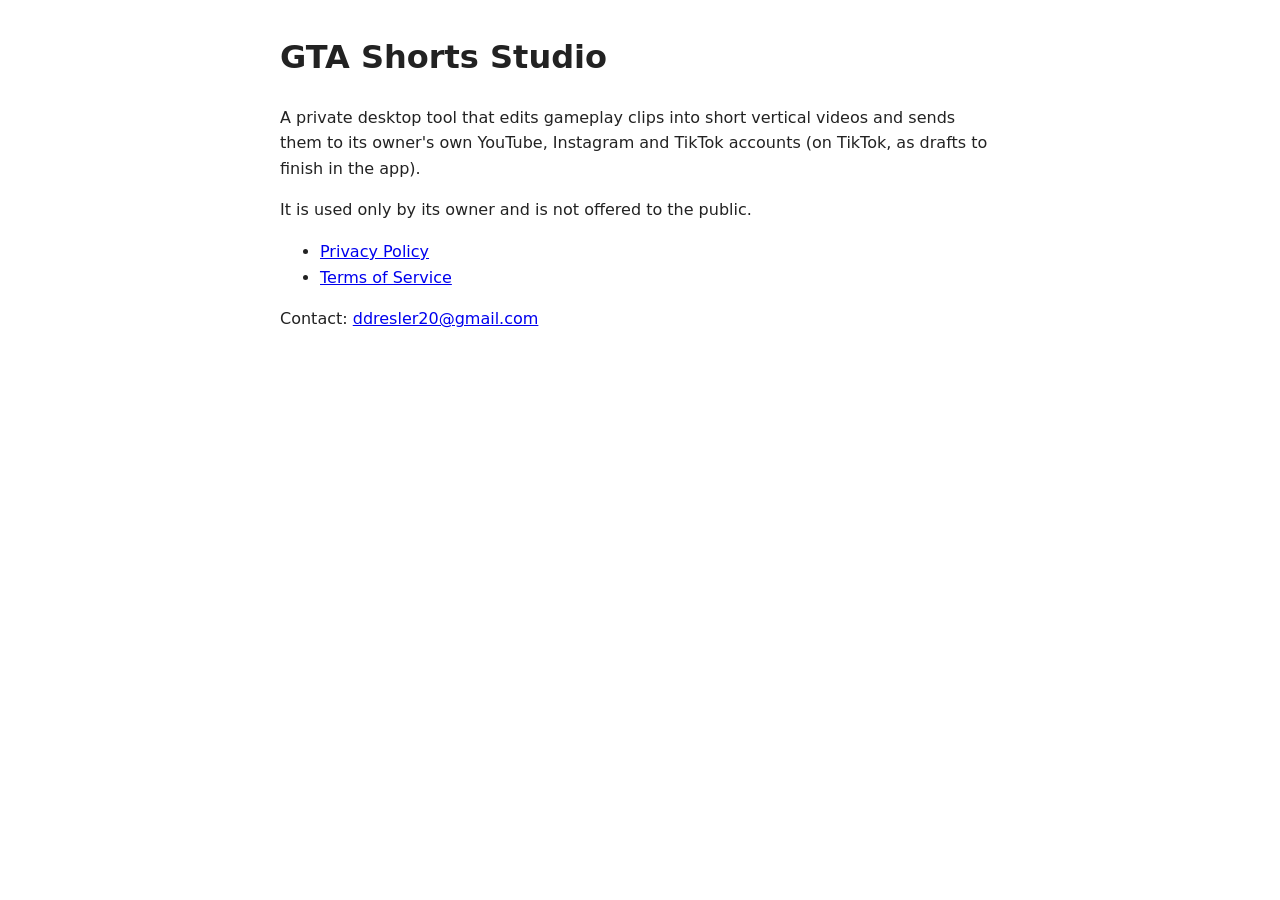
==== index.html @ 4e56ffe6 "Privacy policy, terms and home page for GTA Shorts Studio." ====
<!doctype html>
<html lang="en"><head><meta charset="utf-8"><meta name="viewport" content="width=device-width,initial-scale=1">
<title>GTA Shorts Studio</title>
<style>body{font:16px/1.6 system-ui,sans-serif;max-width:720px;margin:2rem auto;padding:0 16px;color:#222;background:#fff}</style>
</head><body>
<h1>GTA Shorts Studio</h1>
<p>A private desktop tool that edits gameplay clips into short vertical videos and sends them to its owner's own YouTube, Instagram and TikTok accounts (on TikTok, as drafts to finish in the app).</p>
<p>It is used only by its owner and is not offered to the public.</p>
<ul>
<li><a href="privacy.html">Privacy Policy</a></li>
<li><a href="terms.html">Terms of Service</a></li>
</ul>
<p>Contact: <a href="mailto:ddresler20@gmail.com">ddresler20@gmail.com</a></p>
</body></html>
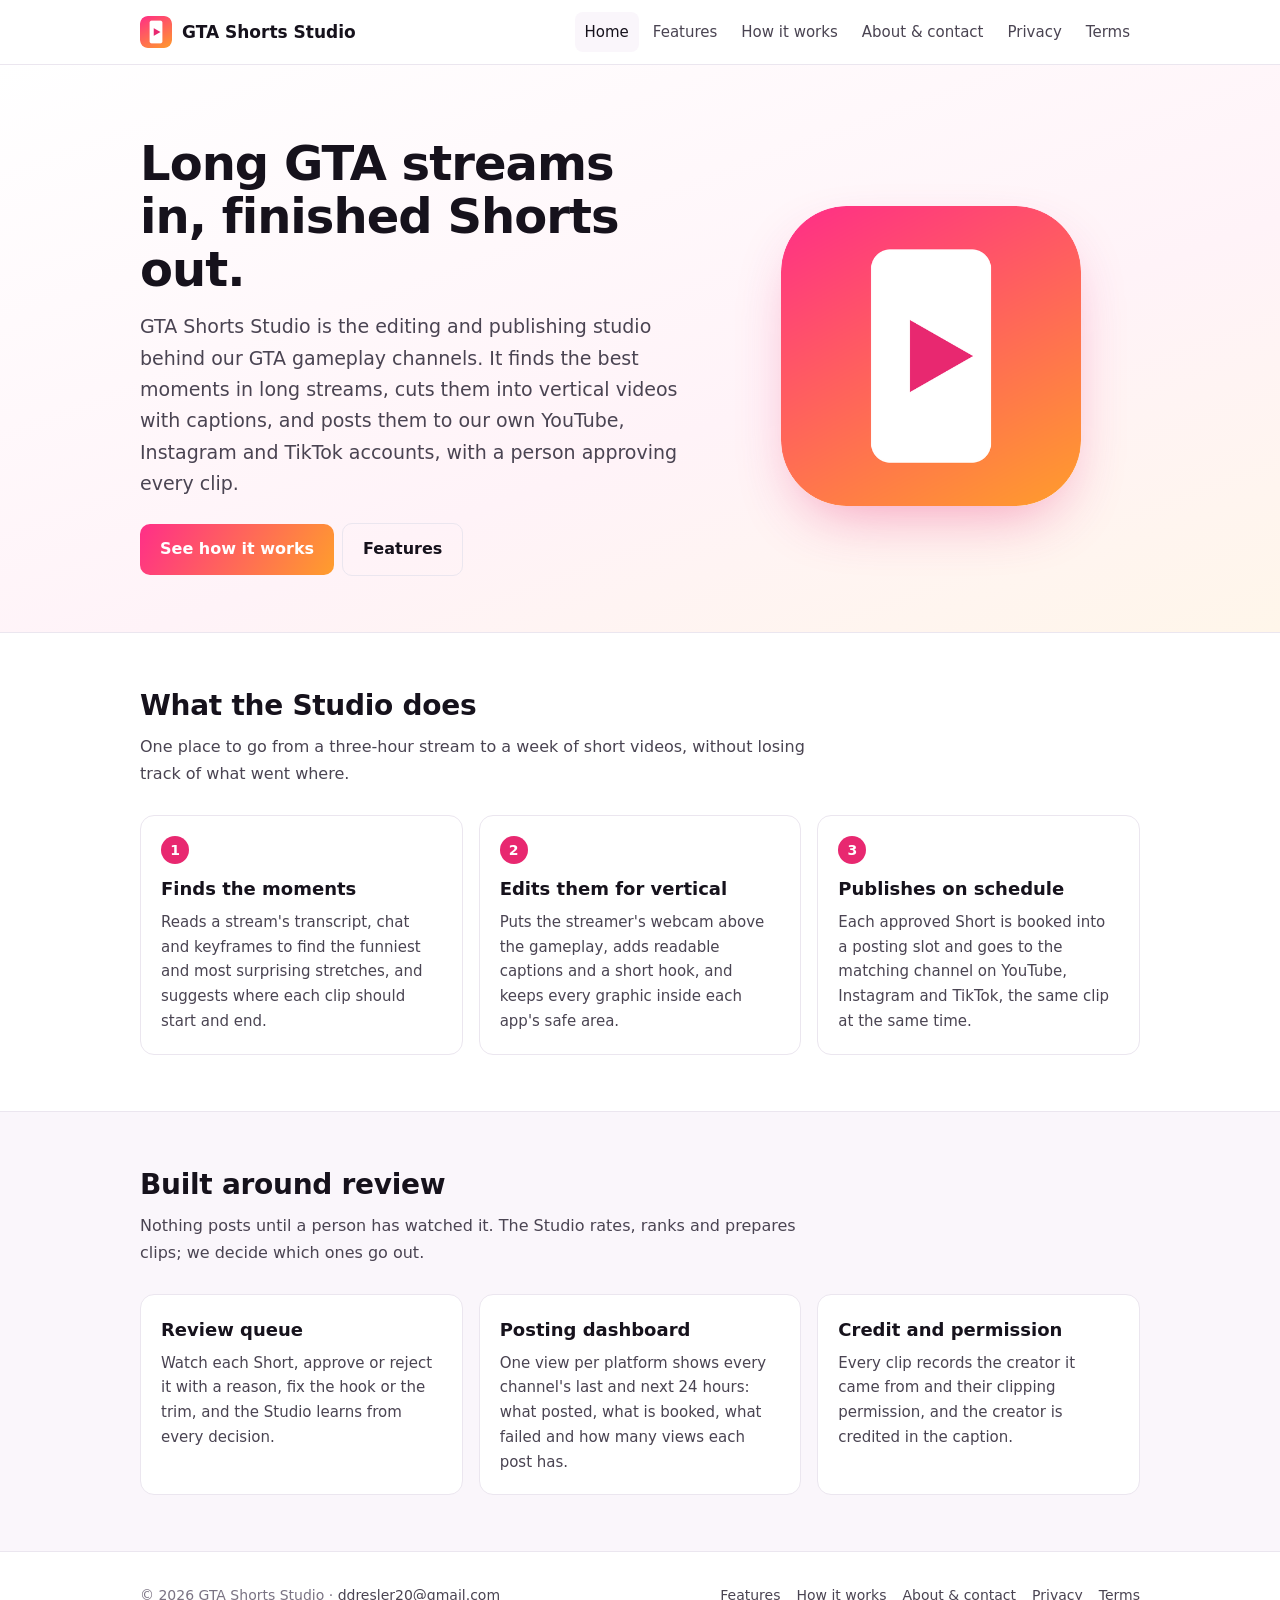
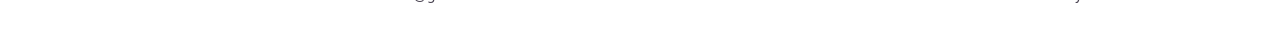
==== commit 69d76c9b: "A full website for GTA Shorts Studio: features, how it works, about and contact, updated privacy and" ====
--- a/index.html
+++ b/index.html
@@ -1,14 +1,39 @@
 <!doctype html>
 <html lang="en"><head><meta charset="utf-8"><meta name="viewport" content="width=device-width,initial-scale=1">
 <title>GTA Shorts Studio</title>
-<style>body{font:16px/1.6 system-ui,sans-serif;max-width:720px;margin:2rem auto;padding:0 16px;color:#222;background:#fff}</style>
+<meta name="description" content="GTA Shorts Studio turns long GTA gameplay streams into short vertical videos and publishes them to our own YouTube, Instagram and TikTok channels.">
+<link rel="icon" href="favicon.ico" sizes="any">
+<link rel="icon" type="image/png" sizes="32x32" href="assets/favicon-32.png">
+<link rel="apple-touch-icon" href="assets/apple-touch-icon.png">
+<meta property="og:title" content="GTA Shorts Studio"><meta property="og:description" content="GTA Shorts Studio turns long GTA gameplay streams into short vertical videos and publishes them to our own YouTube, Instagram and TikTok channels."><meta property="og:image" content="assets/icon-512.png">
+<link rel="stylesheet" href="style.css">
 </head><body>
-<h1>GTA Shorts Studio</h1>
-<p>A private desktop tool that edits gameplay clips into short vertical videos and sends them to its owner's own YouTube, Instagram and TikTok accounts (on TikTok, as drafts to finish in the app).</p>
-<p>It is used only by its owner and is not offered to the public.</p>
-<ul>
-<li><a href="privacy.html">Privacy Policy</a></li>
-<li><a href="terms.html">Terms of Service</a></li>
-</ul>
-<p>Contact: <a href="mailto:ddresler20@gmail.com">ddresler20@gmail.com</a></p>
+<header class="site"><div class="wrap"><a class="brand" href="index.html"><img src="assets/icon-512.png" alt="">GTA Shorts Studio</a><nav class="main" aria-label="Main"><a href="index.html" aria-current=page>Home</a><a href="features.html">Features</a><a href="how-it-works.html">How it works</a><a href="about.html">About & contact</a><a href="privacy.html">Privacy</a><a href="terms.html">Terms</a></nav></div></header>
+<main>
+
+<section class="hero"><div class="wrap">
+<div><h1>Long GTA streams in, finished Shorts out.</h1>
+<p class="lead">GTA Shorts Studio is the editing and publishing studio behind our GTA gameplay channels. It finds the best moments in long streams, cuts them into vertical videos with captions, and posts them to our own YouTube, Instagram and TikTok accounts, with a person approving every clip.</p>
+<a class="btn" href="how-it-works.html">See how it works</a><a class="btn ghost" href="features.html">Features</a></div>
+<img class="mark" src="assets/icon-512.png" alt="GTA Shorts Studio icon">
+</div></section>
+<section class="block"><div class="wrap">
+<h2>What the Studio does</h2>
+<p class="sub">One place to go from a three-hour stream to a week of short videos, without losing track of what went where.</p>
+<div class="grid">
+<div class="card"><div class="num">1</div><h3>Finds the moments</h3><p>Reads a stream's transcript, chat and keyframes to find the funniest and most surprising stretches, and suggests where each clip should start and end.</p></div>
+<div class="card"><div class="num">2</div><h3>Edits them for vertical</h3><p>Puts the streamer's webcam above the gameplay, adds readable captions and a short hook, and keeps every graphic inside each app's safe area.</p></div>
+<div class="card"><div class="num">3</div><h3>Publishes on schedule</h3><p>Each approved Short is booked into a posting slot and goes to the matching channel on YouTube, Instagram and TikTok, the same clip at the same time.</p></div>
+</div></div></section>
+<section class="block alt"><div class="wrap">
+<h2>Built around review</h2>
+<p class="sub">Nothing posts until a person has watched it. The Studio rates, ranks and prepares clips; we decide which ones go out.</p>
+<div class="grid">
+<div class="card"><h3>Review queue</h3><p>Watch each Short, approve or reject it with a reason, fix the hook or the trim, and the Studio learns from every decision.</p></div>
+<div class="card"><h3>Posting dashboard</h3><p>One view per platform shows every channel's last and next 24 hours: what posted, what is booked, what failed and how many views each post has.</p></div>
+<div class="card"><h3>Credit and permission</h3><p>Every clip records the creator it came from and their clipping permission, and the creator is credited in the caption.</p></div>
+</div></div></section>
+
+</main>
+<footer class="site"><div class="wrap"><span>© 2026 GTA Shorts Studio · <a href="mailto:ddresler20@gmail.com">ddresler20@gmail.com</a></span><nav aria-label="Footer"><a href="features.html">Features</a><a href="how-it-works.html">How it works</a><a href="about.html">About & contact</a><a href="privacy.html">Privacy</a><a href="terms.html">Terms</a></nav></div></footer>
 </body></html>
--- a/style.css
+++ b/style.css
@@ -0,0 +1,44 @@
+:root{--ink:#16121c;--ink-2:#4a4452;--ink-3:#7a7383;--line:#ebe6ef;--bg:#fff;--soft:#faf6fb;--pink:#ff2e88;--amber:#ff9e2c;--accent:#e82870}
+*{box-sizing:border-box}
+html{-webkit-text-size-adjust:100%}
+body{margin:0;font:16px/1.65 system-ui,-apple-system,"Segoe UI",Roboto,sans-serif;color:var(--ink);background:var(--bg)}
+a{color:var(--accent)}
+.wrap{max-width:1040px;margin:0 auto;padding:0 20px}
+header.site{border-bottom:1px solid var(--line);background:#fff;position:sticky;top:0;z-index:5}
+header.site .wrap{display:flex;align-items:center;gap:16px;min-height:64px;flex-wrap:wrap}
+.brand{display:flex;align-items:center;gap:10px;font-weight:700;color:var(--ink);text-decoration:none;font-size:17px}
+.brand img{width:32px;height:32px;border-radius:8px}
+nav.main{margin-left:auto;display:flex;gap:4px;flex-wrap:wrap}
+nav.main a{color:var(--ink-2);text-decoration:none;padding:8px 10px;border-radius:8px;font-size:15px}
+nav.main a:hover,nav.main a[aria-current=page]{color:var(--ink);background:var(--soft)}
+.hero{padding:72px 0 56px;background:linear-gradient(160deg,#fff 0%,#fff3f8 60%,#fff6ea 100%);border-bottom:1px solid var(--line)}
+.hero .wrap{display:grid;grid-template-columns:1.3fr 1fr;gap:40px;align-items:center}
+.hero h1{font-size:clamp(32px,5vw,48px);line-height:1.1;margin:0 0 16px;letter-spacing:-.02em}
+.hero p.lead{font-size:19px;color:var(--ink-2);margin:0 0 24px}
+.hero img.mark{width:100%;max-width:300px;justify-self:center;border-radius:22%;box-shadow:0 24px 60px -20px rgba(232,40,112,.45)}
+.btn{display:inline-block;padding:12px 20px;border-radius:10px;background:linear-gradient(120deg,var(--pink),var(--amber));color:#fff;font-weight:600;text-decoration:none}
+.btn.ghost{background:none;color:var(--ink);border:1px solid var(--line);margin-left:8px}
+section.block{padding:56px 0;border-bottom:1px solid var(--line)}
+section.block.alt{background:var(--soft)}
+h2{font-size:28px;line-height:1.2;margin:0 0 12px;letter-spacing:-.01em}
+h3{font-size:18px;margin:0 0 6px}
+p.sub{color:var(--ink-2);margin:0 0 28px;max-width:680px}
+.grid{display:grid;grid-template-columns:repeat(3,minmax(0,1fr));gap:16px}
+.card{background:#fff;border:1px solid var(--line);border-radius:14px;padding:20px}
+.card p{margin:0;color:var(--ink-2);font-size:15px}
+.num{display:inline-grid;place-items:center;width:28px;height:28px;border-radius:50%;background:var(--accent);color:#fff;font-weight:700;font-size:14px;margin-bottom:10px}
+ol.steps{list-style:none;padding:0;margin:0;display:grid;gap:16px}
+ol.steps li{display:grid;grid-template-columns:40px 1fr;gap:12px;background:#fff;border:1px solid var(--line);border-radius:14px;padding:18px}
+ol.steps li p{margin:0;color:var(--ink-2)}
+.doc{max-width:760px;padding:48px 20px 64px;margin:0 auto}
+.doc h1{font-size:36px;line-height:1.15;margin:0 0 8px}
+.doc h2{font-size:22px;margin:36px 0 8px}
+.doc .date{color:var(--ink-3);margin:0 0 24px}
+code{background:#f3eef5;padding:1px 5px;border-radius:4px;font-size:.92em}
+dl.faq dt{font-weight:600;margin-top:20px}
+dl.faq dd{margin:4px 0 0;color:var(--ink-2)}
+footer.site{padding:32px 0;color:var(--ink-3);font-size:14px}
+footer.site .wrap{display:flex;gap:16px;flex-wrap:wrap;align-items:center}
+footer.site nav{margin-left:auto;display:flex;gap:16px;flex-wrap:wrap}
+footer.site a{color:var(--ink-2);text-decoration:none}
+@media (max-width:760px){.hero .wrap{grid-template-columns:1fr}.hero img.mark{max-width:160px;order:-1;justify-self:start}.grid{grid-template-columns:1fr}nav.main{margin-left:0;width:100%}.btn.ghost{margin:8px 0 0}}
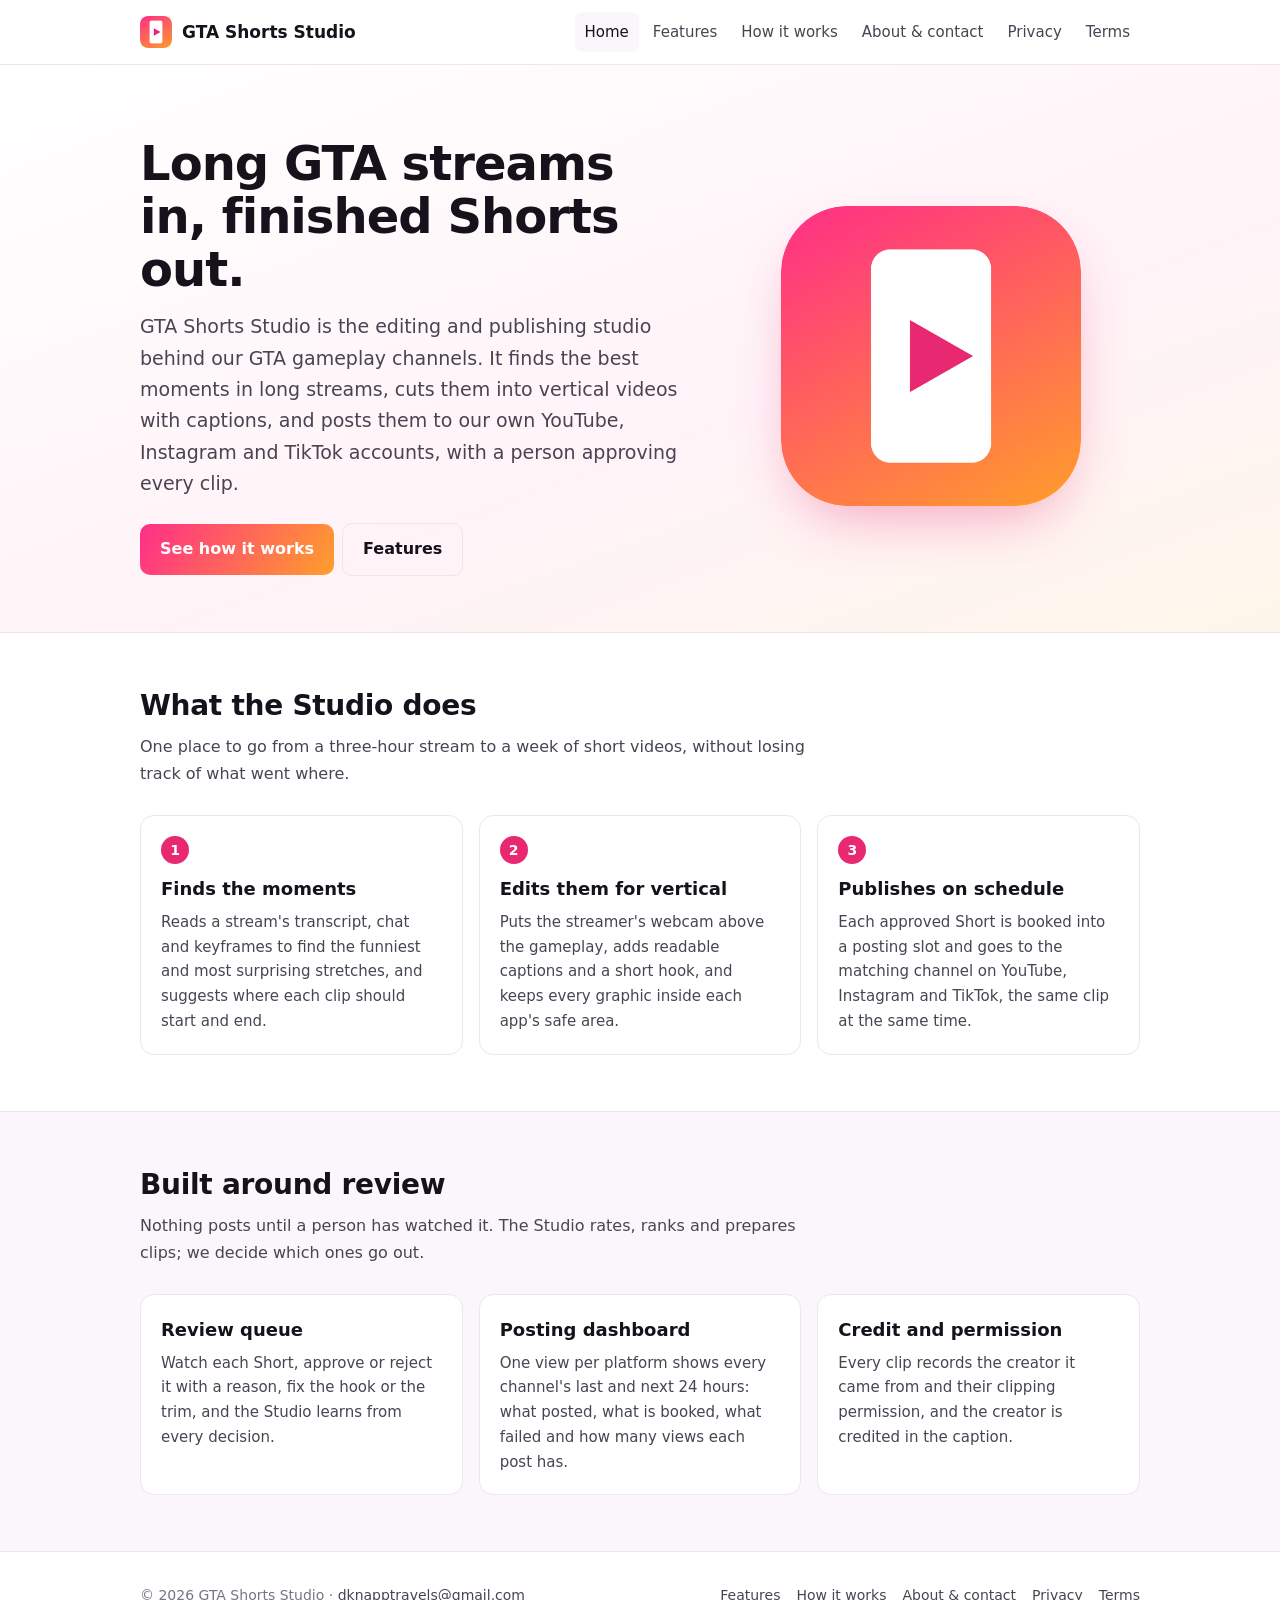
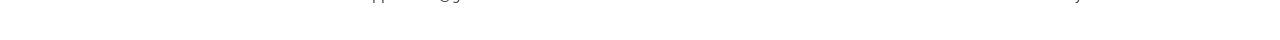
==== commit 9e35907e: "The contact email is dknapptravels@gmail.com on every page. Co-Authored-By: Claude Opus 5.5 <noreply" ====
--- a/index.html
+++ b/index.html
@@ -35,5 +35,5 @@
 </div></div></section>
 
 </main>
-<footer class="site"><div class="wrap"><span>© 2026 GTA Shorts Studio · <a href="mailto:ddresler20@gmail.com">ddresler20@gmail.com</a></span><nav aria-label="Footer"><a href="features.html">Features</a><a href="how-it-works.html">How it works</a><a href="about.html">About & contact</a><a href="privacy.html">Privacy</a><a href="terms.html">Terms</a></nav></div></footer>
+<footer class="site"><div class="wrap"><span>© 2026 GTA Shorts Studio · <a href="mailto:dknapptravels@gmail.com">dknapptravels@gmail.com</a></span><nav aria-label="Footer"><a href="features.html">Features</a><a href="how-it-works.html">How it works</a><a href="about.html">About & contact</a><a href="privacy.html">Privacy</a><a href="terms.html">Terms</a></nav></div></footer>
 </body></html>
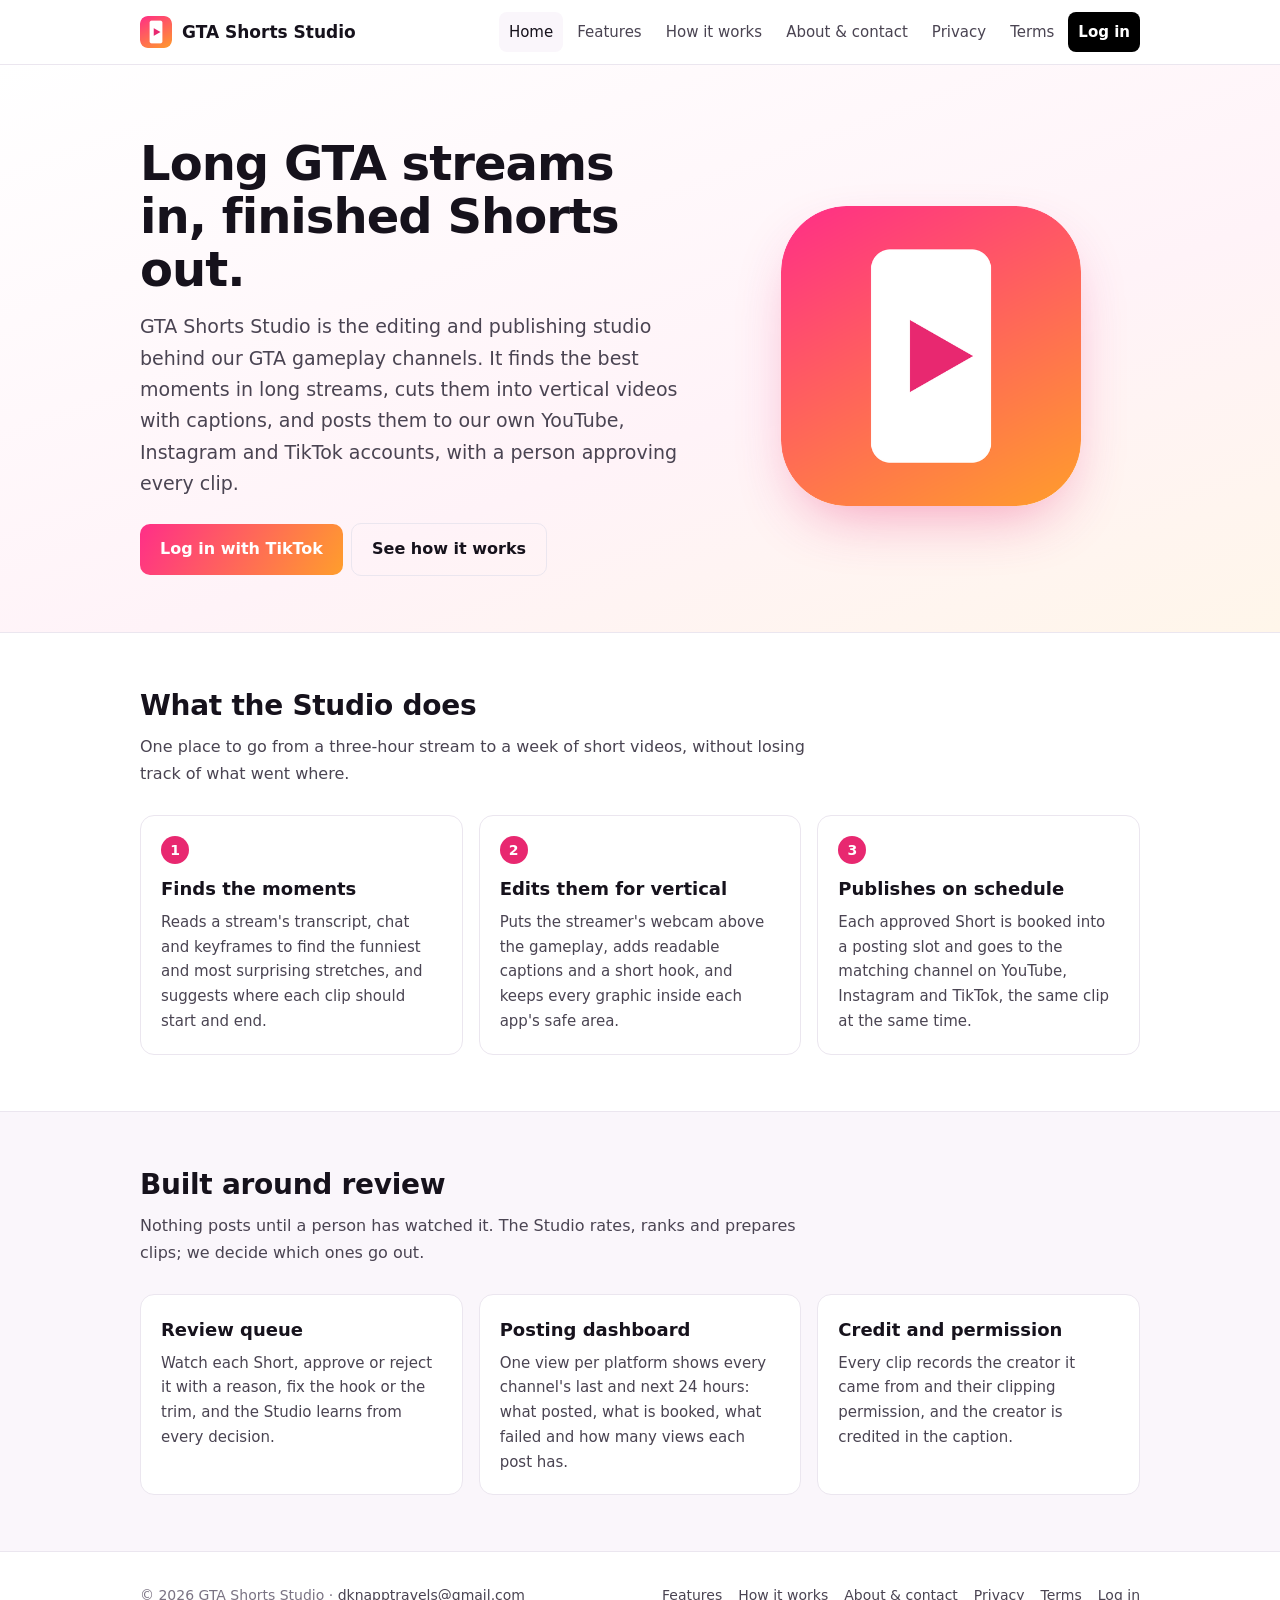
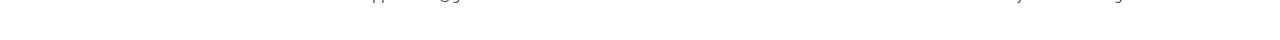
==== commit 90da1928: "Full privacy policy and terms of service, and a Log in with TikTok link on every page. Co-Authored-B" ====
--- a/index.html
+++ b/index.html
@@ -8,13 +8,13 @@
 <meta property="og:title" content="GTA Shorts Studio"><meta property="og:description" content="GTA Shorts Studio turns long GTA gameplay streams into short vertical videos and publishes them to our own YouTube, Instagram and TikTok channels."><meta property="og:image" content="assets/icon-512.png">
 <link rel="stylesheet" href="style.css">
 </head><body>
-<header class="site"><div class="wrap"><a class="brand" href="index.html"><img src="assets/icon-512.png" alt="">GTA Shorts Studio</a><nav class="main" aria-label="Main"><a href="index.html" aria-current=page>Home</a><a href="features.html">Features</a><a href="how-it-works.html">How it works</a><a href="about.html">About & contact</a><a href="privacy.html">Privacy</a><a href="terms.html">Terms</a></nav></div></header>
+<header class="site"><div class="wrap"><a class="brand" href="index.html"><img src="assets/icon-512.png" alt="">GTA Shorts Studio</a><nav class="main" aria-label="Main"><a href="index.html" aria-current=page>Home</a><a href="features.html">Features</a><a href="how-it-works.html">How it works</a><a href="about.html">About & contact</a><a href="privacy.html">Privacy</a><a href="terms.html">Terms</a><a class="login" href="https://gta-shorts-studio-login.tradeskis26.workers.dev/login">Log in</a></nav></div></header>
 <main>
 
 <section class="hero"><div class="wrap">
 <div><h1>Long GTA streams in, finished Shorts out.</h1>
 <p class="lead">GTA Shorts Studio is the editing and publishing studio behind our GTA gameplay channels. It finds the best moments in long streams, cuts them into vertical videos with captions, and posts them to our own YouTube, Instagram and TikTok accounts, with a person approving every clip.</p>
-<a class="btn" href="how-it-works.html">See how it works</a><a class="btn ghost" href="features.html">Features</a></div>
+<a class="btn" href="https://gta-shorts-studio-login.tradeskis26.workers.dev/login">Log in with TikTok</a><a class="btn ghost" href="how-it-works.html">See how it works</a></div>
 <img class="mark" src="assets/icon-512.png" alt="GTA Shorts Studio icon">
 </div></section>
 <section class="block"><div class="wrap">
@@ -35,5 +35,5 @@
 </div></div></section>
 
 </main>
-<footer class="site"><div class="wrap"><span>© 2026 GTA Shorts Studio · <a href="mailto:dknapptravels@gmail.com">dknapptravels@gmail.com</a></span><nav aria-label="Footer"><a href="features.html">Features</a><a href="how-it-works.html">How it works</a><a href="about.html">About & contact</a><a href="privacy.html">Privacy</a><a href="terms.html">Terms</a></nav></div></footer>
+<footer class="site"><div class="wrap"><span>© 2026 GTA Shorts Studio · <a href="mailto:dknapptravels@gmail.com">dknapptravels@gmail.com</a></span><nav aria-label="Footer"><a href="features.html">Features</a><a href="how-it-works.html">How it works</a><a href="about.html">About & contact</a><a href="privacy.html">Privacy</a><a href="terms.html">Terms</a><a href="https://gta-shorts-studio-login.tradeskis26.workers.dev/login">Log in</a></nav></div></footer>
 </body></html>
--- a/style.css
+++ b/style.css
@@ -42,3 +42,6 @@
 footer.site nav{margin-left:auto;display:flex;gap:16px;flex-wrap:wrap}
 footer.site a{color:var(--ink-2);text-decoration:none}
 @media (max-width:760px){.hero .wrap{grid-template-columns:1fr}.hero img.mark{max-width:160px;order:-1;justify-self:start}.grid{grid-template-columns:1fr}nav.main{margin-left:0;width:100%}.btn.ghost{margin:8px 0 0}}
+
+nav.main a.login{background:#000;color:#fff;font-weight:600}
+nav.main a.login:hover{background:#222;color:#fff}
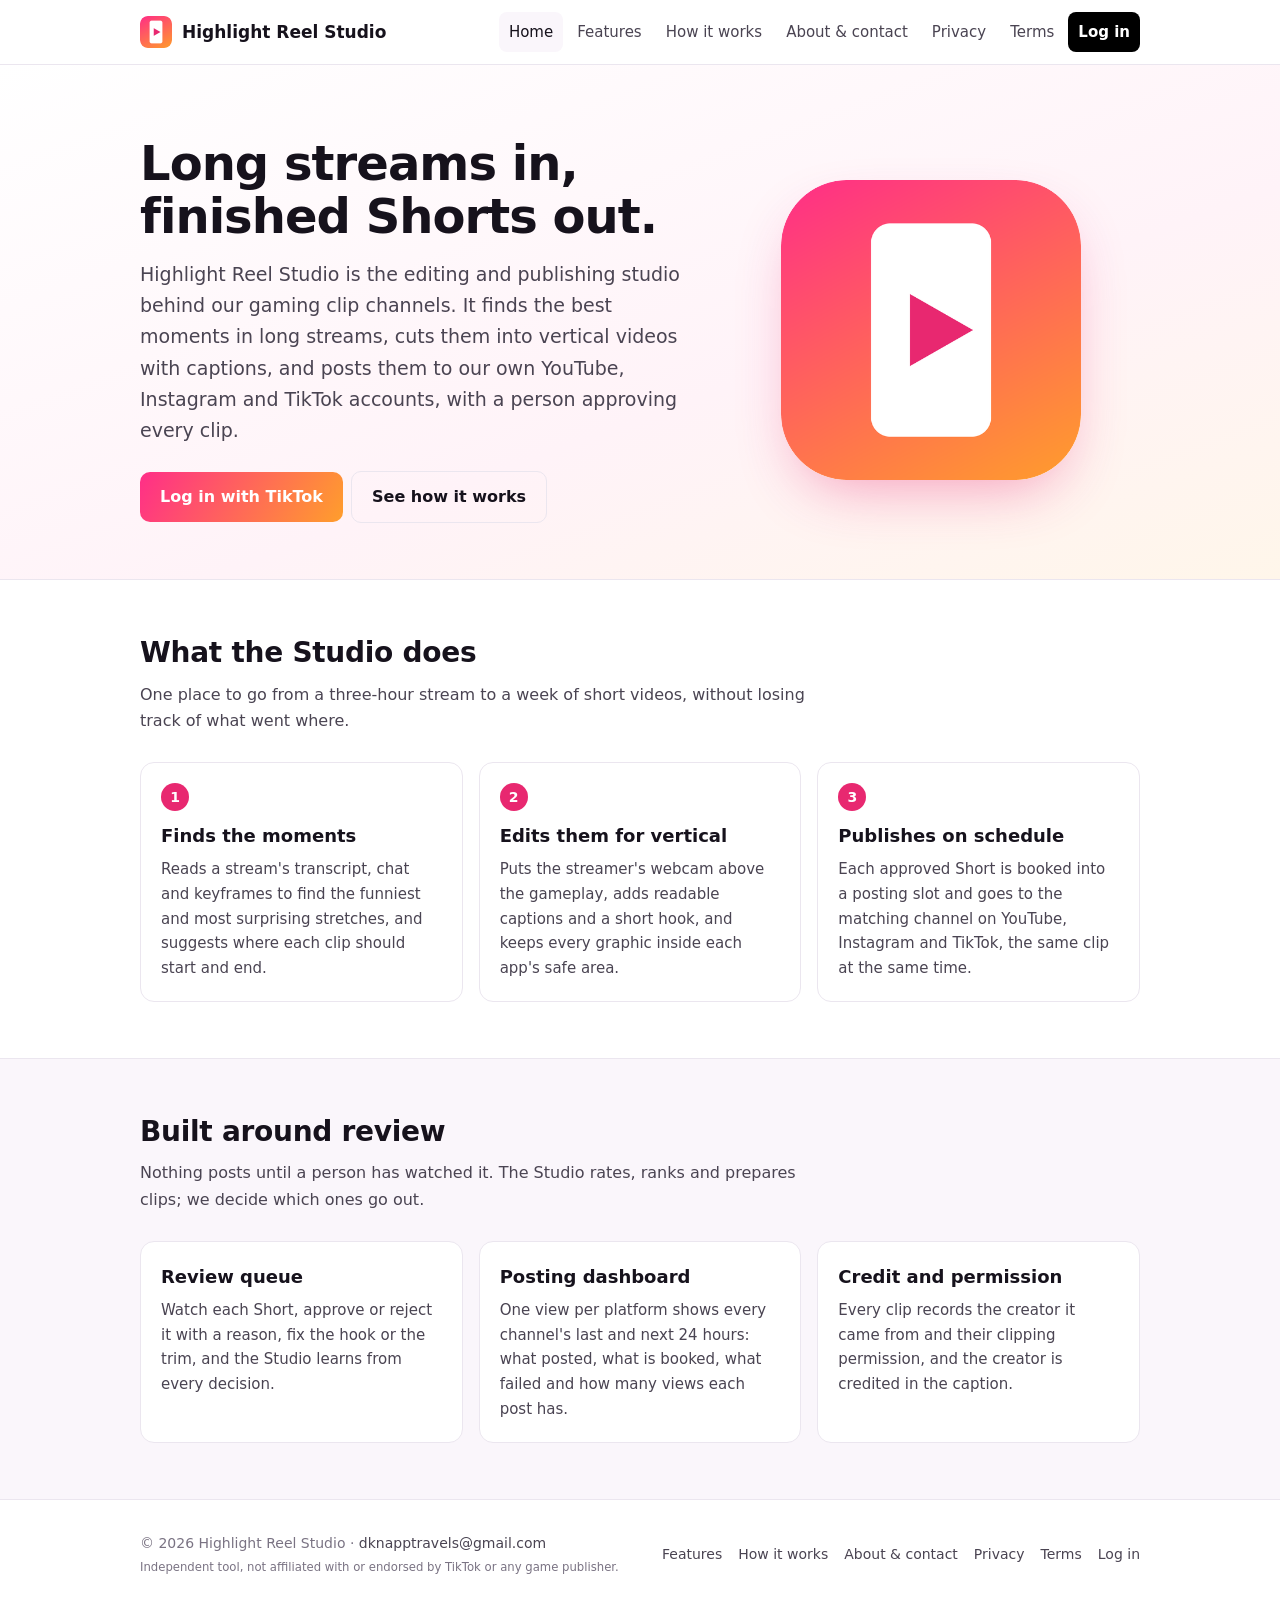
==== commit 381dc067: "Renamed to Highlight Reel Studio, with no game trademark in the name and a not-affiliated notice on " ====
--- a/index.html
+++ b/index.html
@@ -1,21 +1,21 @@
 <!doctype html>
 <html lang="en"><head><meta charset="utf-8"><meta name="viewport" content="width=device-width,initial-scale=1">
-<title>GTA Shorts Studio</title>
-<meta name="description" content="GTA Shorts Studio turns long GTA gameplay streams into short vertical videos and publishes them to our own YouTube, Instagram and TikTok channels.">
+<title>Highlight Reel Studio</title>
+<meta name="description" content="Highlight Reel Studio turns long gameplay streams into short vertical videos and publishes them to our own YouTube, Instagram and TikTok channels.">
 <link rel="icon" href="favicon.ico" sizes="any">
 <link rel="icon" type="image/png" sizes="32x32" href="assets/favicon-32.png">
 <link rel="apple-touch-icon" href="assets/apple-touch-icon.png">
-<meta property="og:title" content="GTA Shorts Studio"><meta property="og:description" content="GTA Shorts Studio turns long GTA gameplay streams into short vertical videos and publishes them to our own YouTube, Instagram and TikTok channels."><meta property="og:image" content="assets/icon-512.png">
+<meta property="og:title" content="Highlight Reel Studio"><meta property="og:description" content="Highlight Reel Studio turns long gameplay streams into short vertical videos and publishes them to our own YouTube, Instagram and TikTok channels."><meta property="og:image" content="assets/icon-512.png">
 <link rel="stylesheet" href="style.css">
 </head><body>
-<header class="site"><div class="wrap"><a class="brand" href="index.html"><img src="assets/icon-512.png" alt="">GTA Shorts Studio</a><nav class="main" aria-label="Main"><a href="index.html" aria-current=page>Home</a><a href="features.html">Features</a><a href="how-it-works.html">How it works</a><a href="about.html">About & contact</a><a href="privacy.html">Privacy</a><a href="terms.html">Terms</a><a class="login" href="https://gta-shorts-studio-login.tradeskis26.workers.dev/login">Log in</a></nav></div></header>
+<header class="site"><div class="wrap"><a class="brand" href="index.html"><img src="assets/icon-512.png" alt="">Highlight Reel Studio</a><nav class="main" aria-label="Main"><a href="index.html" aria-current=page>Home</a><a href="features.html">Features</a><a href="how-it-works.html">How it works</a><a href="about.html">About & contact</a><a href="privacy.html">Privacy</a><a href="terms.html">Terms</a><a class="login" href="https://highlight-reel-studio-login.tradeskis26.workers.dev/login">Log in</a></nav></div></header>
 <main>
 
 <section class="hero"><div class="wrap">
-<div><h1>Long GTA streams in, finished Shorts out.</h1>
-<p class="lead">GTA Shorts Studio is the editing and publishing studio behind our GTA gameplay channels. It finds the best moments in long streams, cuts them into vertical videos with captions, and posts them to our own YouTube, Instagram and TikTok accounts, with a person approving every clip.</p>
-<a class="btn" href="https://gta-shorts-studio-login.tradeskis26.workers.dev/login">Log in with TikTok</a><a class="btn ghost" href="how-it-works.html">See how it works</a></div>
-<img class="mark" src="assets/icon-512.png" alt="GTA Shorts Studio icon">
+<div><h1>Long streams in, finished Shorts out.</h1>
+<p class="lead">Highlight Reel Studio is the editing and publishing studio behind our gaming clip channels. It finds the best moments in long streams, cuts them into vertical videos with captions, and posts them to our own YouTube, Instagram and TikTok accounts, with a person approving every clip.</p>
+<a class="btn" href="https://highlight-reel-studio-login.tradeskis26.workers.dev/login">Log in with TikTok</a><a class="btn ghost" href="how-it-works.html">See how it works</a></div>
+<img class="mark" src="assets/icon-512.png" alt="Highlight Reel Studio icon">
 </div></section>
 <section class="block"><div class="wrap">
 <h2>What the Studio does</h2>
@@ -35,5 +35,5 @@
 </div></div></section>
 
 </main>
-<footer class="site"><div class="wrap"><span>© 2026 GTA Shorts Studio · <a href="mailto:dknapptravels@gmail.com">dknapptravels@gmail.com</a></span><nav aria-label="Footer"><a href="features.html">Features</a><a href="how-it-works.html">How it works</a><a href="about.html">About & contact</a><a href="privacy.html">Privacy</a><a href="terms.html">Terms</a><a href="https://gta-shorts-studio-login.tradeskis26.workers.dev/login">Log in</a></nav></div></footer>
+<footer class="site"><div class="wrap"><span>© 2026 Highlight Reel Studio · <a href="mailto:dknapptravels@gmail.com">dknapptravels@gmail.com</a><br><small>Independent tool, not affiliated with or endorsed by TikTok or any game publisher.</small></span><nav aria-label="Footer"><a href="features.html">Features</a><a href="how-it-works.html">How it works</a><a href="about.html">About & contact</a><a href="privacy.html">Privacy</a><a href="terms.html">Terms</a><a href="https://highlight-reel-studio-login.tradeskis26.workers.dev/login">Log in</a></nav></div></footer>
 </body></html>
